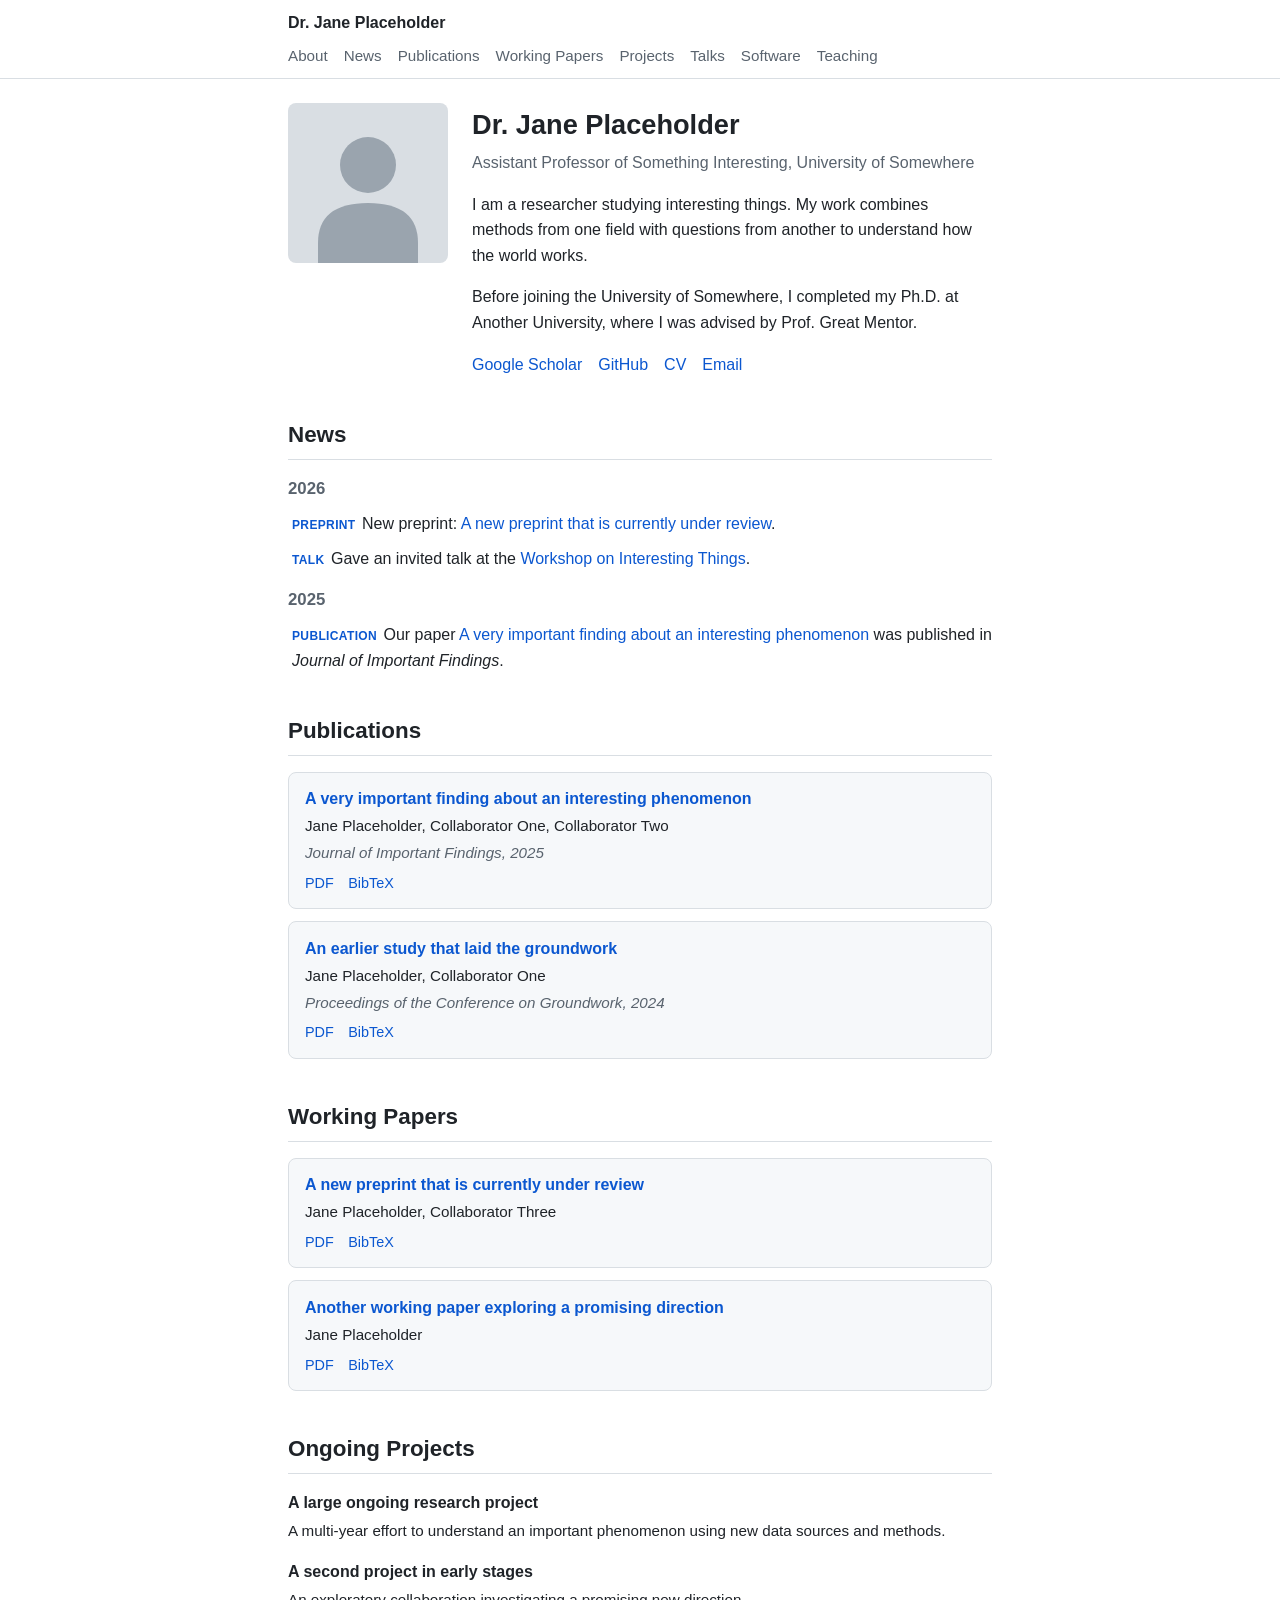
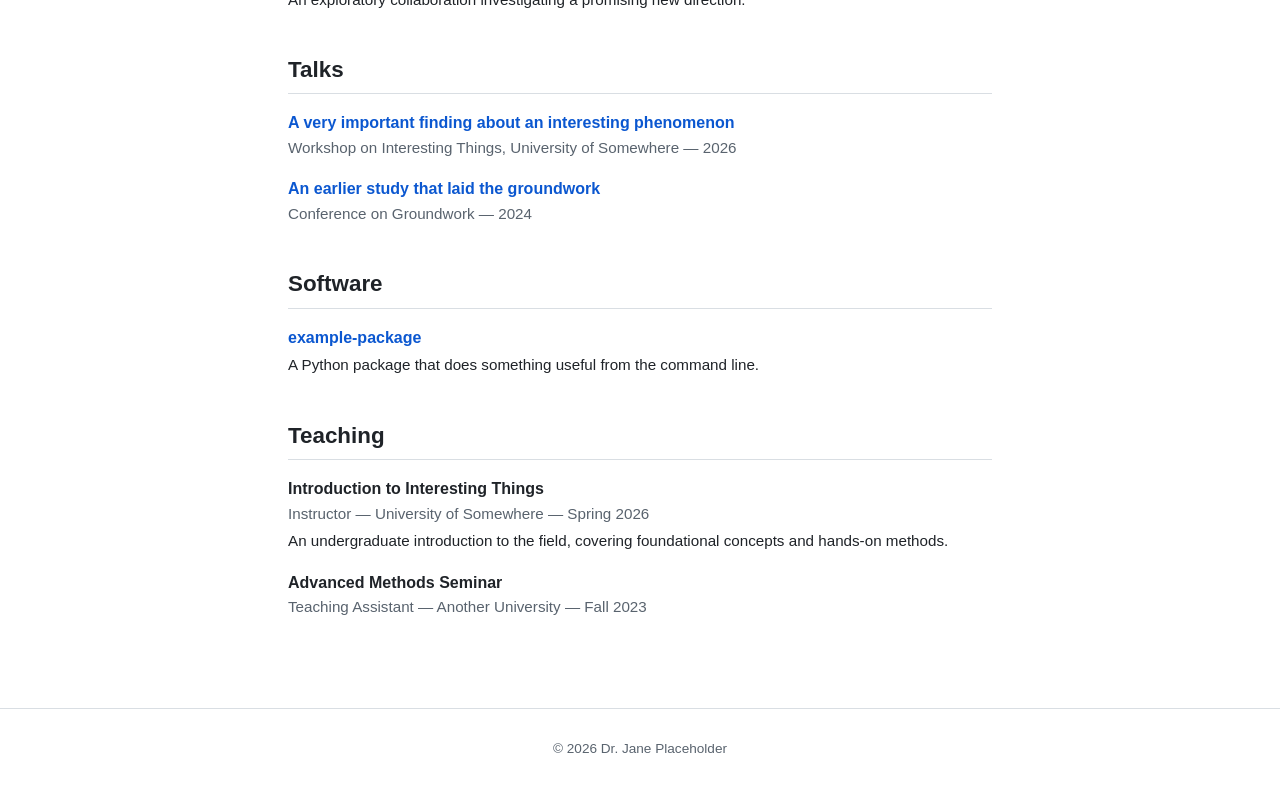
==== index.html @ 59c76d07 "Initial commit" ====
<!DOCTYPE html>
<html lang="en">
<head>
  <meta charset="UTF-8" />
  <meta name="viewport" content="width=device-width, initial-scale=1.0" />
  <!-- The page title is also set from data/profile.json at load time -->
  <title>Academic Website</title>
  <meta name="description" content="Personal academic website" />
  <link rel="stylesheet" href="./css/styles.css" />
</head>
<body>
  <header class="site-header">
    <nav class="site-nav" aria-label="Main navigation">
      <a class="nav-name" href="#top" id="nav-name"></a>
      <button class="nav-toggle" aria-label="Toggle navigation" aria-expanded="false">&#9776;</button>
      <ul class="nav-links">
        <li><a href="#about">About</a></li>
        <li><a href="#news">News</a></li>
        <li><a href="#publications">Publications</a></li>
        <li><a href="#working-papers">Working Papers</a></li>
        <li><a href="#projects">Projects</a></li>
        <li><a href="#talks">Talks</a></li>
        <li><a href="#software">Software</a></li>
        <li><a href="#teaching">Teaching</a></li>
      </ul>
    </nav>
  </header>

  <main id="top">
    <!-- Every section below is rendered from a data/*.json file by its js/*.js module.
         Do not hardcode content here: edit the JSON files instead.
         A section with no data (missing/empty JSON) hides itself automatically. -->

    <section id="about" class="section profile-section">
      <div id="profile-container"></div>
    </section>

    <section id="news" class="section" hidden>
      <h2>News</h2>
      <div id="news-container"></div>
    </section>

    <section id="publications" class="section" hidden>
      <h2>Publications</h2>
      <div id="publications-container"></div>
    </section>

    <section id="working-papers" class="section" hidden>
      <h2>Working Papers</h2>
      <div id="working-papers-container"></div>
    </section>

    <section id="projects" class="section" hidden>
      <h2>Ongoing Projects</h2>
      <div id="projects-container"></div>
    </section>

    <section id="talks" class="section" hidden>
      <h2>Talks</h2>
      <div id="talks-container"></div>
    </section>

    <section id="software" class="section" hidden>
      <h2>Software</h2>
      <div id="software-container"></div>
    </section>

    <section id="teaching" class="section" hidden>
      <h2>Teaching</h2>
      <div id="teaching-container"></div>
    </section>
  </main>

  <footer class="site-footer">
    <p id="footer-text"></p>
  </footer>

  <script src="./js/utils.js"></script>
  <script src="./js/profile.js"></script>
  <script src="./js/news.js"></script>
  <script src="./js/publications.js"></script>
  <script src="./js/working_papers.js"></script>
  <script src="./js/ongoing_projects.js"></script>
  <script src="./js/talks.js"></script>
  <script src="./js/software.js"></script>
  <script src="./js/teaching.js"></script>
</body>
</html>
---- css/styles.css ----
/* ==========================================================================
   Minimal, presentable defaults for the academic website template.
   The setup-site skill is expected to restyle this file from the user's
   design references — treat everything here as a starting point.
   ========================================================================== */

:root {
  --color-text: #1f2328;
  --color-text-muted: #59636e;
  --color-accent: #0b57d0;
  --color-bg: #ffffff;
  --color-bg-subtle: #f6f8fa;
  --color-border: #d9dee3;
  --max-width: 46rem;
  --font-body: -apple-system, BlinkMacSystemFont, "Segoe UI", Roboto,
    "Helvetica Neue", Arial, sans-serif;
}

@media (prefers-color-scheme: dark) {
  :root {
    --color-text: #e6edf3;
    --color-text-muted: #9198a1;
    --color-accent: #6ea8fe;
    --color-bg: #0d1117;
    --color-bg-subtle: #161b22;
    --color-border: #30363d;
  }
}

* {
  box-sizing: border-box;
}

body {
  margin: 0;
  font-family: var(--font-body);
  font-size: 1rem;
  line-height: 1.6;
  color: var(--color-text);
  background: var(--color-bg);
}

a {
  color: var(--color-accent);
  text-decoration: none;
}

a:hover {
  text-decoration: underline;
}

h2 {
  font-size: 1.4rem;
  border-bottom: 1px solid var(--color-border);
  padding-bottom: 0.35rem;
  margin: 0 0 1rem;
}

img {
  max-width: 100%;
}

/* --- Header / nav ------------------------------------------------------- */

.site-header {
  position: sticky;
  top: 0;
  background: var(--color-bg);
  border-bottom: 1px solid var(--color-border);
  z-index: 10;
}

.site-nav {
  max-width: var(--max-width);
  margin: 0 auto;
  padding: 0.6rem 1rem;
  display: flex;
  align-items: center;
  flex-wrap: wrap;
  gap: 0.5rem 1rem;
}

.nav-name {
  font-weight: 700;
  color: var(--color-text);
  margin-right: auto;
}

.nav-toggle {
  display: none;
  background: none;
  border: 1px solid var(--color-border);
  border-radius: 4px;
  color: var(--color-text);
  font-size: 1.1rem;
  padding: 0.15rem 0.5rem;
  cursor: pointer;
}

.nav-links {
  list-style: none;
  display: flex;
  flex-wrap: wrap;
  gap: 0.25rem 1rem;
  margin: 0;
  padding: 0;
}

.nav-links a {
  color: var(--color-text-muted);
  font-size: 0.95rem;
}

.nav-links a:hover {
  color: var(--color-accent);
  text-decoration: none;
}

@media (max-width: 700px) {
  .nav-toggle {
    display: block;
  }

  .nav-links {
    display: none;
    flex-basis: 100%;
    flex-direction: column;
    gap: 0.4rem;
    padding: 0.5rem 0;
  }

  .site-nav.nav-open .nav-links {
    display: flex;
  }
}

/* --- Layout ------------------------------------------------------------- */

main {
  max-width: var(--max-width);
  margin: 0 auto;
  padding: 1.5rem 1rem 3rem;
}

.section {
  margin-bottom: 2.5rem;
  scroll-margin-top: 4rem;
}

/* --- Profile ------------------------------------------------------------ */

.profile {
  display: flex;
  gap: 1.5rem;
  align-items: flex-start;
  flex-wrap: wrap;
}

.profile-photo {
  width: 160px;
  height: 160px;
  object-fit: cover;
  border-radius: 8px;
  flex-shrink: 0;
}

.profile-body {
  flex: 1;
  min-width: 15rem;
}

.profile-body h1 {
  margin: 0 0 0.2rem;
  font-size: 1.7rem;
}

.profile-role {
  color: var(--color-text-muted);
  margin: 0 0 0.75rem;
}

.profile-links {
  list-style: none;
  display: flex;
  flex-wrap: wrap;
  gap: 0.3rem 1rem;
  margin: 0.75rem 0 0;
  padding: 0;
}

/* --- News ---------------------------------------------------------------- */

.news-year h3 {
  margin: 1rem 0 0.5rem;
  font-size: 1.05rem;
  color: var(--color-text-muted);
}

.news-year:first-child h3 {
  margin-top: 0;
}

.news-list {
  list-style: none;
  margin: 0;
  padding: 0;
}

.news-list li {
  margin-bottom: 0.6rem;
  padding-left: 0.25rem;
}

.news-type {
  display: inline-block;
  font-size: 0.75rem;
  font-weight: 600;
  text-transform: uppercase;
  letter-spacing: 0.03em;
  color: var(--color-accent);
  margin-right: 0.4rem;
}

/* --- Papers (publications + working papers) ------------------------------ */

.paper {
  padding: 0.85rem 1rem;
  margin-bottom: 0.75rem;
  background: var(--color-bg-subtle);
  border: 1px solid var(--color-border);
  border-radius: 8px;
}

.paper-title {
  font-weight: 600;
  margin: 0 0 0.15rem;
}

.paper-authors {
  margin: 0 0 0.15rem;
  font-size: 0.95rem;
}

.paper-venue {
  margin: 0;
  font-size: 0.95rem;
  color: var(--color-text-muted);
  font-style: italic;
}

.paper-links {
  margin: 0.4rem 0 0;
  font-size: 0.9rem;
  display: flex;
  gap: 0.9rem;
  flex-wrap: wrap;
}

/* --- Generic item lists (talks, software, projects, teaching) ------------ */

.item {
  margin-bottom: 1rem;
}

.item-title {
  font-weight: 600;
  margin: 0;
}

.item-meta {
  margin: 0;
  font-size: 0.95rem;
  color: var(--color-text-muted);
}

.item-description {
  margin: 0.2rem 0 0;
  font-size: 0.95rem;
}

/* --- Footer --------------------------------------------------------------- */

.site-footer {
  border-top: 1px solid var(--color-border);
  padding: 1rem;
  text-align: center;
  font-size: 0.85rem;
  color: var(--color-text-muted);
}
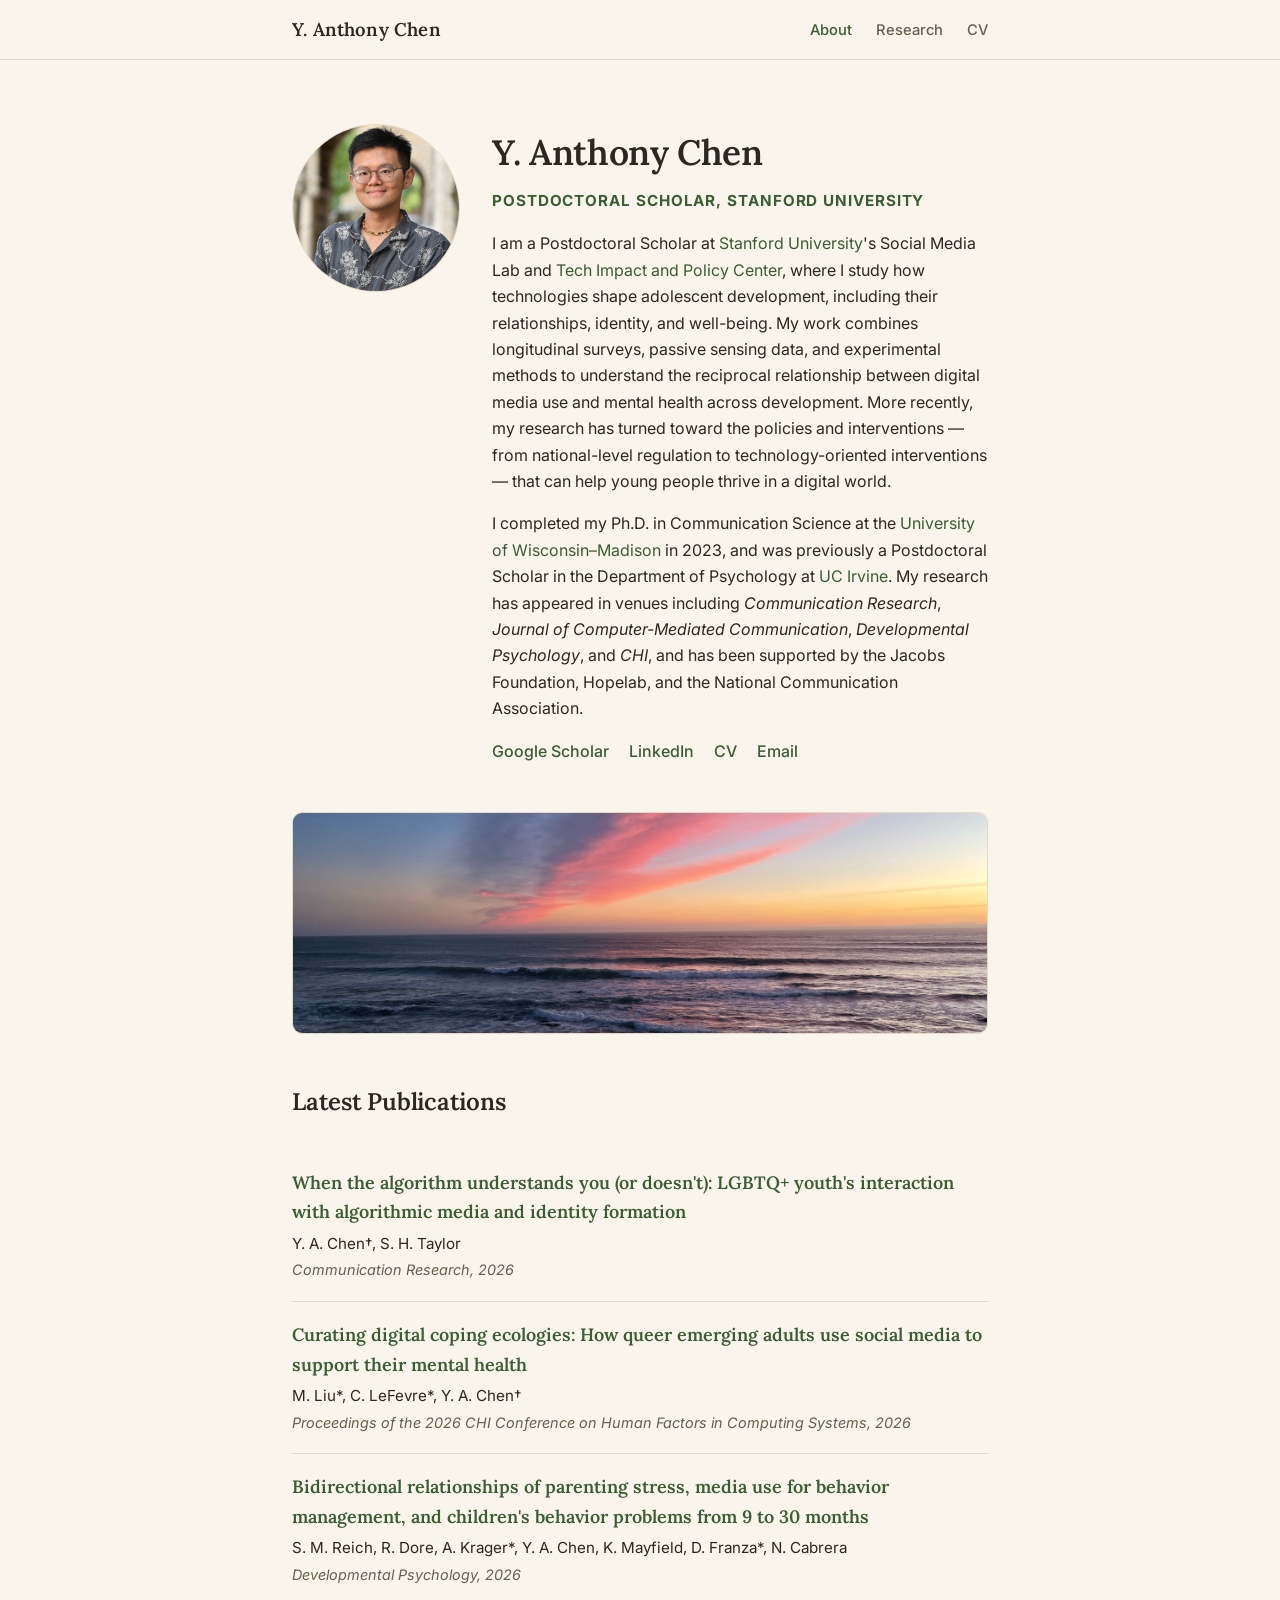
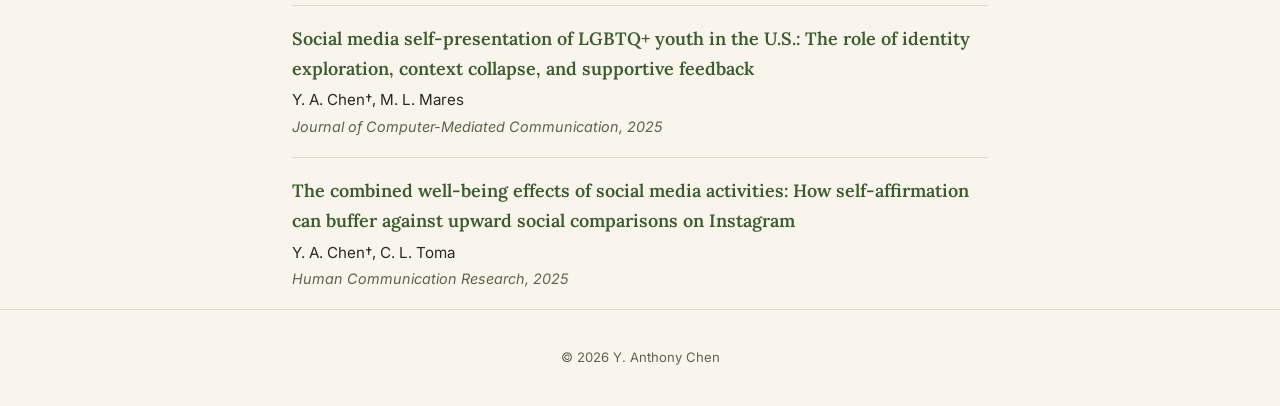
==== commit 171b13ef: "Redesign site with real content: beige/sage theme, two-page layout, full CV data Replace the placeho" ====
--- a/index.html
+++ b/index.html
@@ -4,70 +4,40 @@
   <meta charset="UTF-8" />
   <meta name="viewport" content="width=device-width, initial-scale=1.0" />
   <!-- The page title is also set from data/profile.json at load time -->
-  <title>Academic Website</title>
+  <title>About</title>
   <meta name="description" content="Personal academic website" />
+  <link rel="preconnect" href="https://fonts.googleapis.com" />
+  <link rel="preconnect" href="https://fonts.gstatic.com" crossorigin />
+  <link
+    href="https://fonts.googleapis.com/css2?family=Inter:wght@400;500;600;700&family=Lora:ital,wght@0,500;0,600;0,700;1,500&display=swap"
+    rel="stylesheet"
+  />
   <link rel="stylesheet" href="./css/styles.css" />
 </head>
 <body>
   <header class="site-header">
     <nav class="site-nav" aria-label="Main navigation">
-      <a class="nav-name" href="#top" id="nav-name"></a>
+      <a class="nav-name" href="./index.html" id="nav-name"></a>
       <button class="nav-toggle" aria-label="Toggle navigation" aria-expanded="false">&#9776;</button>
       <ul class="nav-links">
-        <li><a href="#about">About</a></li>
-        <li><a href="#news">News</a></li>
-        <li><a href="#publications">Publications</a></li>
-        <li><a href="#working-papers">Working Papers</a></li>
-        <li><a href="#projects">Projects</a></li>
-        <li><a href="#talks">Talks</a></li>
-        <li><a href="#software">Software</a></li>
-        <li><a href="#teaching">Teaching</a></li>
+        <li><a href="./index.html" aria-current="page">About</a></li>
+        <li><a href="./research.html">Research</a></li>
+        <li id="nav-cv-item" hidden><a id="nav-cv" href="#" target="_blank" rel="noopener">CV</a></li>
       </ul>
     </nav>
   </header>
 
-  <main id="top">
-    <!-- Every section below is rendered from a data/*.json file by its js/*.js module.
-         Do not hardcode content here: edit the JSON files instead.
-         A section with no data (missing/empty JSON) hides itself automatically. -->
-
+  <main id="top" class="main-about">
+    <!-- Rendered from data/*.json by the matching js/*.js module. Edit those files, not this markup. -->
     <section id="about" class="section profile-section">
       <div id="profile-container"></div>
-    </section>
 
-    <section id="news" class="section" hidden>
-      <h2>News</h2>
-      <div id="news-container"></div>
-    </section>
+      <div id="scenery-divider" class="scenery-divider" hidden></div>
 
-    <section id="publications" class="section" hidden>
-      <h2>Publications</h2>
-      <div id="publications-container"></div>
-    </section>
-
-    <section id="working-papers" class="section" hidden>
-      <h2>Working Papers</h2>
-      <div id="working-papers-container"></div>
-    </section>
-
-    <section id="projects" class="section" hidden>
-      <h2>Ongoing Projects</h2>
-      <div id="projects-container"></div>
-    </section>
-
-    <section id="talks" class="section" hidden>
-      <h2>Talks</h2>
-      <div id="talks-container"></div>
-    </section>
-
-    <section id="software" class="section" hidden>
-      <h2>Software</h2>
-      <div id="software-container"></div>
-    </section>
-
-    <section id="teaching" class="section" hidden>
-      <h2>Teaching</h2>
-      <div id="teaching-container"></div>
+      <section id="latest-publications" class="about-subsection" hidden>
+        <h2 class="section-headline">Latest Publications</h2>
+        <div id="latest-publications-container"></div>
+      </section>
     </section>
   </main>
 
@@ -76,13 +46,9 @@
   </footer>
 
   <script src="./js/utils.js"></script>
+  <script src="./js/site.js"></script>
   <script src="./js/profile.js"></script>
-  <script src="./js/news.js"></script>
-  <script src="./js/publications.js"></script>
-  <script src="./js/working_papers.js"></script>
-  <script src="./js/ongoing_projects.js"></script>
-  <script src="./js/talks.js"></script>
-  <script src="./js/software.js"></script>
-  <script src="./js/teaching.js"></script>
+  <script src="./js/latest_publications.js"></script>
+  <script src="./js/scenery.js"></script>
 </body>
 </html>
--- a/css/styles.css
+++ b/css/styles.css
@@ -1,29 +1,34 @@
 /* ==========================================================================
-   Minimal, presentable defaults for the academic website template.
-   The setup-site skill is expected to restyle this file from the user's
-   design references — treat everything here as a starting point.
+   Warm, airy academic theme: cream/beige background, sage accent,
+   all-sans typography. Inspired by minimal academic portfolio sites —
+   generous whitespace, quiet dividers instead of heavy boxes.
    ========================================================================== */
 
 :root {
-  --color-text: #1f2328;
-  --color-text-muted: #59636e;
-  --color-accent: #0b57d0;
-  --color-bg: #ffffff;
-  --color-bg-subtle: #f6f8fa;
-  --color-border: #d9dee3;
+  --color-text: #2b2823;
+  --color-text-muted: #675e4e;
+  --color-accent: #4f7942;
+  --color-accent-dark: #3c5c32;
+  --color-bg: #faf5ec;
+  --color-bg-alt: #f1e8d8;
+  --color-card: #fffcf6;
+  --color-border: #e4d9c4;
   --max-width: 46rem;
-  --font-body: -apple-system, BlinkMacSystemFont, "Segoe UI", Roboto,
+  --font-body: "Inter", -apple-system, BlinkMacSystemFont, "Segoe UI", Roboto,
     "Helvetica Neue", Arial, sans-serif;
+  --font-heading: "Lora", Georgia, "Times New Roman", serif;
 }
 
 @media (prefers-color-scheme: dark) {
   :root {
-    --color-text: #e6edf3;
-    --color-text-muted: #9198a1;
-    --color-accent: #6ea8fe;
-    --color-bg: #0d1117;
-    --color-bg-subtle: #161b22;
-    --color-border: #30363d;
+    --color-text: #ede6d8;
+    --color-text-muted: #c2b89f;
+    --color-accent: #8fc17e;
+    --color-accent-dark: #a9d69a;
+    --color-bg: #211f1a;
+    --color-bg-alt: #2b2822;
+    --color-card: #2b2822;
+    --color-border: #3d392f;
   }
 }
 
@@ -31,29 +36,72 @@
   box-sizing: border-box;
 }
 
+html {
+  scroll-behavior: smooth;
+}
+
 body {
   margin: 0;
+  overflow-x: hidden;
   font-family: var(--font-body);
   font-size: 1rem;
-  line-height: 1.6;
+  line-height: 1.65;
   color: var(--color-text);
   background: var(--color-bg);
+  -webkit-font-smoothing: antialiased;
 }
 
 a {
-  color: var(--color-accent);
+  color: var(--color-accent-dark);
   text-decoration: none;
 }
 
 a:hover {
   text-decoration: underline;
+  text-decoration-color: var(--color-accent);
 }
 
 h2 {
-  font-size: 1.4rem;
+  font-size: 0.8rem;
+  font-weight: 700;
+  text-transform: uppercase;
+  letter-spacing: 0.14em;
+  color: var(--color-accent-dark);
   border-bottom: 1px solid var(--color-border);
-  padding-bottom: 0.35rem;
-  margin: 0 0 1rem;
+  padding-bottom: 0.6rem;
+  margin: 0 0 1.5rem;
+}
+
+h2.section-headline {
+  font-family: var(--font-heading);
+  font-size: 1.5rem;
+  font-weight: 600;
+  text-transform: none;
+  letter-spacing: -0.01em;
+  color: var(--color-text);
+  border-bottom: none;
+  padding-bottom: 0;
+  margin: 0 0 1.75rem;
+}
+
+.subsection {
+  margin-bottom: 2.25rem;
+  scroll-margin-top: 4.5rem;
+}
+
+.subsection:last-child {
+  margin-bottom: 0;
+}
+
+.subsection h3 {
+  font-size: 0.8rem;
+  font-weight: 700;
+  text-transform: uppercase;
+  letter-spacing: 0.14em;
+  color: var(--color-accent-dark);
+  border-bottom: 1px solid var(--color-border);
+  padding-bottom: 0.6rem;
+  margin: 0 0 1.25rem;
 }
 
 img {
@@ -73,7 +121,7 @@
 .site-nav {
   max-width: var(--max-width);
   margin: 0 auto;
-  padding: 0.6rem 1rem;
+  padding: 0.9rem 1.25rem;
   display: flex;
   align-items: center;
   flex-wrap: wrap;
@@ -81,9 +129,17 @@
 }
 
 .nav-name {
-  font-weight: 700;
+  font-family: var(--font-heading);
+  font-weight: 600;
+  font-size: 1.15rem;
+  letter-spacing: 0.01em;
   color: var(--color-text);
   margin-right: auto;
+}
+
+.nav-name:hover {
+  text-decoration: none;
+  color: var(--color-accent-dark);
 }
 
 .nav-toggle {
@@ -100,20 +156,26 @@
 .nav-links {
   list-style: none;
   display: flex;
+  align-items: center;
   flex-wrap: wrap;
-  gap: 0.25rem 1rem;
+  gap: 0.25rem 1.5rem;
   margin: 0;
   padding: 0;
 }
 
 .nav-links a {
   color: var(--color-text-muted);
-  font-size: 0.95rem;
+  font-size: 0.92rem;
+  font-weight: 500;
 }
 
 .nav-links a:hover {
-  color: var(--color-accent);
+  color: var(--color-accent-dark);
   text-decoration: none;
+}
+
+.nav-links a[aria-current="page"] {
+  color: var(--color-accent-dark);
 }
 
 @media (max-width: 700px) {
@@ -125,7 +187,8 @@
     display: none;
     flex-basis: 100%;
     flex-direction: column;
-    gap: 0.4rem;
+    align-items: flex-start;
+    gap: 0.5rem;
     padding: 0.5rem 0;
   }
 
@@ -139,29 +202,44 @@
 main {
   max-width: var(--max-width);
   margin: 0 auto;
-  padding: 1.5rem 1rem 3rem;
+  padding: 3rem 1.25rem 4rem;
+}
+
+.main-about {
+  min-height: calc(100vh - 8rem);
+  display: flex;
+  flex-direction: column;
+  align-items: center;
+  padding-top: 4rem;
+  padding-bottom: 0;
+}
+
+.main-about #about {
+  margin-bottom: 0;
+  width: 100%;
 }
 
 .section {
-  margin-bottom: 2.5rem;
-  scroll-margin-top: 4rem;
+  margin-bottom: 3.5rem;
+  scroll-margin-top: 4.5rem;
 }
 
 /* --- Profile ------------------------------------------------------------ */
 
 .profile {
   display: flex;
-  gap: 1.5rem;
+  gap: 2rem;
   align-items: flex-start;
   flex-wrap: wrap;
 }
 
 .profile-photo {
-  width: 160px;
-  height: 160px;
+  width: 168px;
+  height: 168px;
   object-fit: cover;
-  border-radius: 8px;
+  border-radius: 50%;
   flex-shrink: 0;
+  border: 1px solid var(--color-border);
 }
 
 .profile-body {
@@ -170,29 +248,156 @@
 }
 
 .profile-body h1 {
-  margin: 0 0 0.2rem;
-  font-size: 1.7rem;
+  font-family: var(--font-heading);
+  margin: 0 0 0.35rem;
+  font-size: 2.2rem;
+  font-weight: 600;
+  letter-spacing: -0.01em;
 }
 
 .profile-role {
-  color: var(--color-text-muted);
-  margin: 0 0 0.75rem;
+  color: var(--color-accent-dark);
+  font-weight: 700;
+  font-size: 0.95rem;
+  text-transform: uppercase;
+  letter-spacing: 0.06em;
+  margin: 0 0 1.1rem;
+}
+
+.profile-bio {
+  color: var(--color-text);
 }
 
 .profile-links {
   list-style: none;
   display: flex;
   flex-wrap: wrap;
-  gap: 0.3rem 1rem;
-  margin: 0.75rem 0 0;
+  gap: 0.4rem 1.25rem;
+  margin: 1rem 0 0;
   padding: 0;
 }
 
+.profile-links a {
+  color: var(--color-accent-dark);
+  font-weight: 500;
+}
+
+/* --- About page: divider + Latest Publications ---------------------------- */
+
+.about-subsection {
+  margin-top: 3rem;
+}
+
+.scenery-divider {
+  margin: 3rem 0;
+  border-radius: 10px;
+  overflow: hidden;
+  border: 1px solid var(--color-border);
+}
+
+.scenery-divider-img {
+  display: block;
+  width: 100%;
+  height: 220px;
+  object-fit: cover;
+}
+
+@media (max-width: 500px) {
+  .scenery-divider-img {
+    height: 150px;
+  }
+}
+
+/* --- Research page: small circular accent photos beside headings ---------- */
+/* Sits next to the heading only (never beside body text), so list/card
+   alignment below is never affected. */
+
+.section-heading-row {
+  display: flex;
+  align-items: center;
+  justify-content: space-between;
+  gap: 1rem;
+}
+
+.section-heading-row h2 {
+  margin-bottom: 0;
+}
+
+.section-heading-row {
+  margin-bottom: 1.5rem;
+}
+
+.accent-photo-circle img {
+  display: block;
+  width: 6.5rem;
+  height: 6.5rem;
+  object-fit: cover;
+  border-radius: 50%;
+  border: 1px solid var(--color-border);
+}
+
+/* --- Research page: in-page sub-nav ---------------------------------------- */
+
+.page-subnav {
+  display: flex;
+  flex-wrap: wrap;
+  gap: 0.5rem 1.5rem;
+  margin: -0.75rem 0 2.25rem;
+  padding-bottom: 1.25rem;
+  border-bottom: 1px solid var(--color-border);
+}
+
+.page-subnav a {
+  font-size: 0.85rem;
+  font-weight: 600;
+  color: var(--color-text-muted);
+}
+
+.page-subnav a:hover {
+  color: var(--color-accent-dark);
+  text-decoration: none;
+}
+
+/* --- Conference presentations & awards: photo grid -------------------------- */
+/* Uniform grid, square cells via aspect-ratio + object-fit: cover — every row
+   and column edge lines up, regardless of each photo's original dimensions. */
+
+.presentations-collage {
+  display: grid;
+  grid-template-columns: repeat(2, 1fr);
+  gap: 0.75rem;
+}
+
+.presentations-collage img {
+  display: block;
+  width: 100%;
+  aspect-ratio: 1 / 1;
+  object-fit: cover;
+  object-position: top;
+  border-radius: 8px;
+  border: 1px solid var(--color-border);
+}
+
+@media (min-width: 480px) {
+  .presentations-collage {
+    grid-template-columns: repeat(3, 1fr);
+  }
+}
+
+@media (min-width: 700px) {
+  .presentations-collage {
+    grid-template-columns: repeat(4, 1fr);
+  }
+}
+
 /* --- News ---------------------------------------------------------------- */
 
 .news-year h3 {
-  margin: 1rem 0 0.5rem;
-  font-size: 1.05rem;
+  margin: 1.25rem 0 0.6rem;
+  font-size: 0.85rem;
+  font-weight: 700;
+  text-transform: uppercase;
+  letter-spacing: 0.08em;
   color: var(--color-text-muted);
 }
 
@@ -207,7 +412,7 @@
 }
 
 .news-list li {
-  margin-bottom: 0.6rem;
+  margin-bottom: 0.7rem;
   padding-left: 0.25rem;
 }
 
@@ -217,64 +422,112 @@
   font-weight: 600;
   text-transform: uppercase;
   letter-spacing: 0.03em;
-  color: var(--color-accent);
+  color: var(--color-accent-dark);
   margin-right: 0.4rem;
 }
 
 /* --- Papers (publications + working papers) ------------------------------ */
 
 .paper {
-  padding: 0.85rem 1rem;
-  margin-bottom: 0.75rem;
-  background: var(--color-bg-subtle);
+  display: flex;
+  gap: 1.25rem;
+  align-items: flex-start;
+  padding: 1.15rem 0;
+  border-bottom: 1px solid var(--color-border);
+}
+
+.paper:last-child {
+  border-bottom: none;
+}
+
+.paper-thumb {
+  width: 96px;
+  height: 96px;
+  object-fit: cover;
+  border-radius: 8px;
+  flex-shrink: 0;
   border: 1px solid var(--color-border);
-  border-radius: 8px;
+}
+
+.paper-body {
+  flex: 1;
+  min-width: 0;
+}
+
+@media (max-width: 500px) {
+  .paper {
+    flex-direction: column;
+  }
+
+  .paper-thumb {
+    width: 100%;
+    height: auto;
+    max-height: 180px;
+  }
 }
 
 .paper-title {
-  font-weight: 600;
-  margin: 0 0 0.15rem;
+  font-family: var(--font-heading);
+  font-weight: 600;
+  font-size: 1.12rem;
+  margin: 0 0 0.25rem;
 }
 
 .paper-authors {
   margin: 0 0 0.15rem;
   font-size: 0.95rem;
+  color: var(--color-text);
 }
 
 .paper-venue {
   margin: 0;
-  font-size: 0.95rem;
+  font-size: 0.9rem;
+  font-style: italic;
   color: var(--color-text-muted);
-  font-style: italic;
 }
 
 .paper-links {
-  margin: 0.4rem 0 0;
+  margin: 0.5rem 0 0;
+  font-size: 0.88rem;
+  display: flex;
+  gap: 1rem;
+  flex-wrap: wrap;
+}
+
+.paper-links a {
+  color: var(--color-accent-dark);
+  font-weight: 500;
+  text-transform: uppercase;
+  letter-spacing: 0.04em;
+  font-size: 0.78rem;
+}
+
+/* --- Generic item lists (talks, software, projects, teaching) ------------ */
+
+.item {
+  padding: 1rem 0;
+  border-bottom: 1px solid var(--color-border);
+}
+
+.item:last-child {
+  border-bottom: none;
+}
+
+.item-title {
+  font-family: var(--font-heading);
+  font-weight: 600;
+  font-size: 1.12rem;
+  margin: 0;
+}
+
+.item-meta {
+  margin: 0.15rem 0 0;
   font-size: 0.9rem;
-  display: flex;
-  gap: 0.9rem;
-  flex-wrap: wrap;
-}
-
-/* --- Generic item lists (talks, software, projects, teaching) ------------ */
-
-.item {
-  margin-bottom: 1rem;
-}
-
-.item-title {
-  font-weight: 600;
-  margin: 0;
-}
-
-.item-meta {
-  margin: 0;
-  font-size: 0.95rem;
   color: var(--color-text-muted);
 }
 
 .item-description {
-  margin: 0.2rem 0 0;
+  margin: 0.35rem 0 0;
   font-size: 0.95rem;
 }
 
@@ -282,8 +535,8 @@
 
 .site-footer {
   border-top: 1px solid var(--color-border);
-  padding: 1rem;
+  padding: 1.5rem 1rem;
   text-align: center;
-  font-size: 0.85rem;
+  font-size: 0.82rem;
   color: var(--color-text-muted);
 }
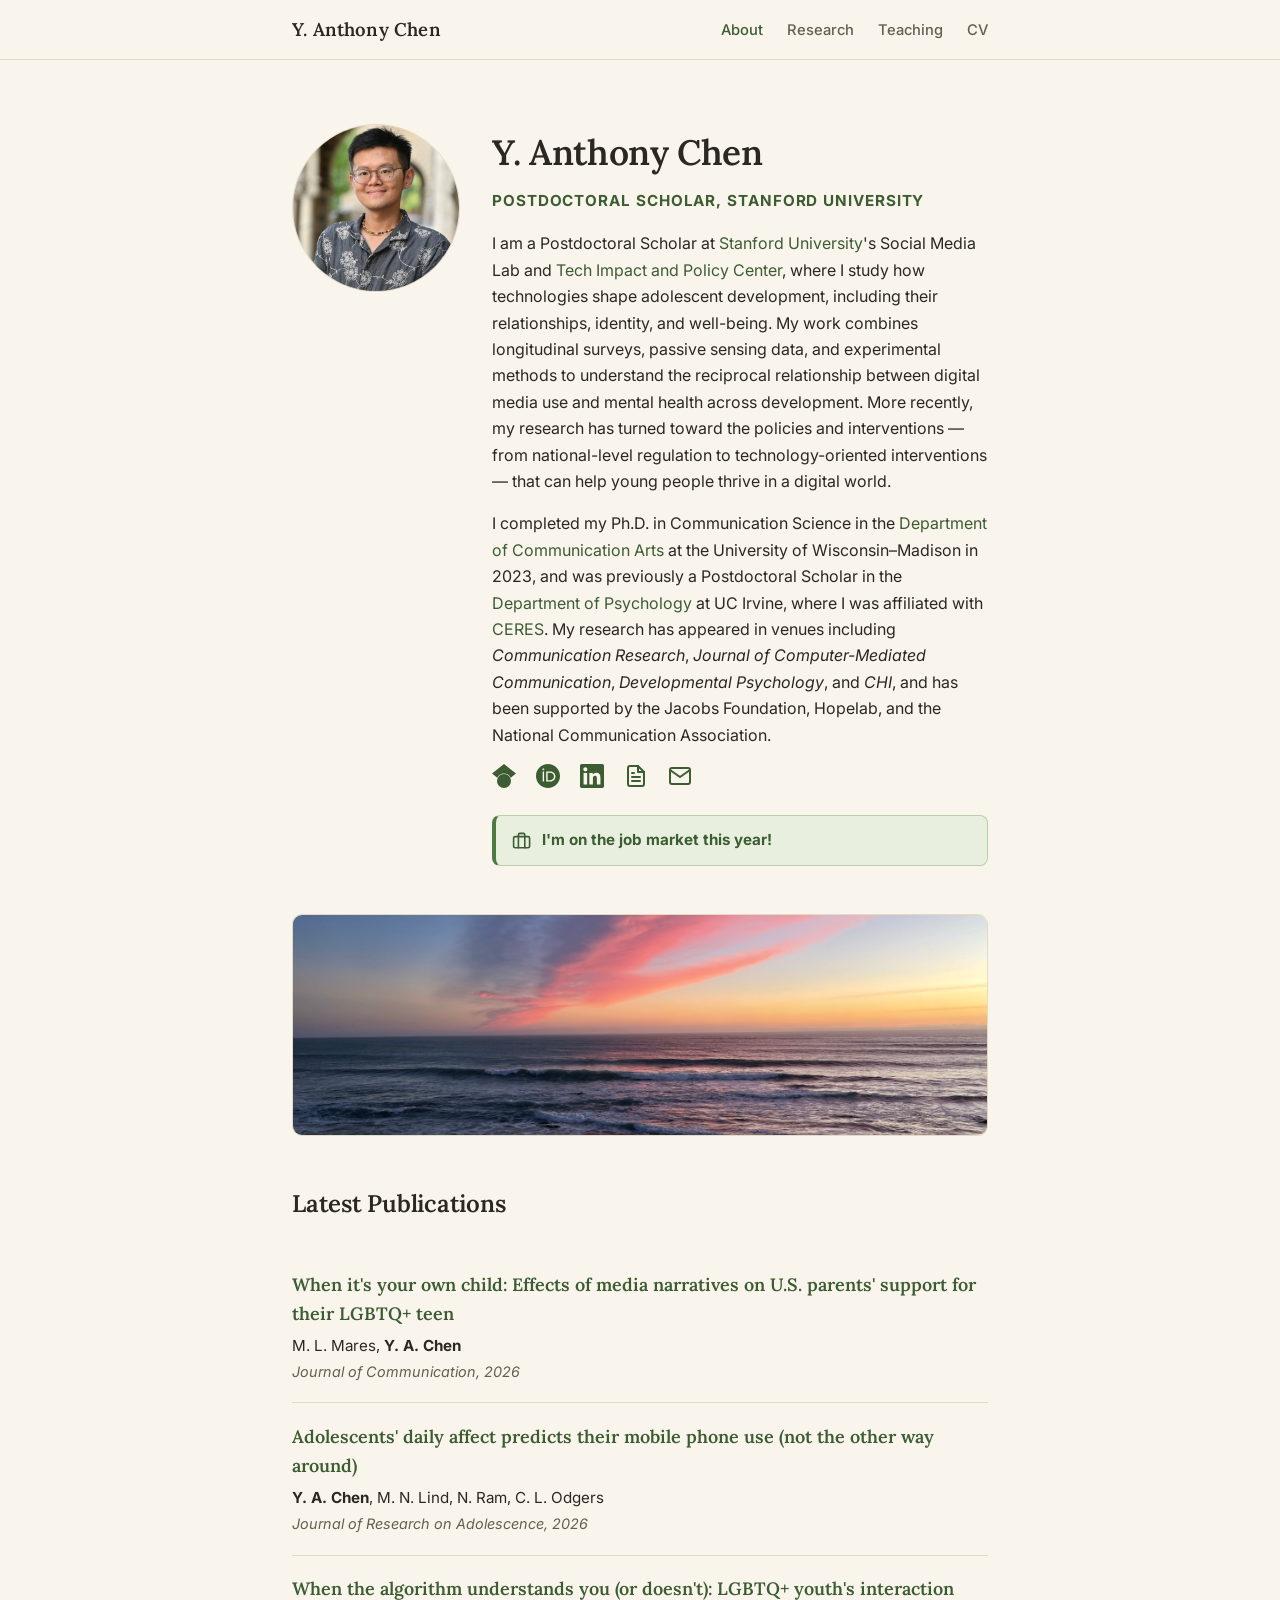
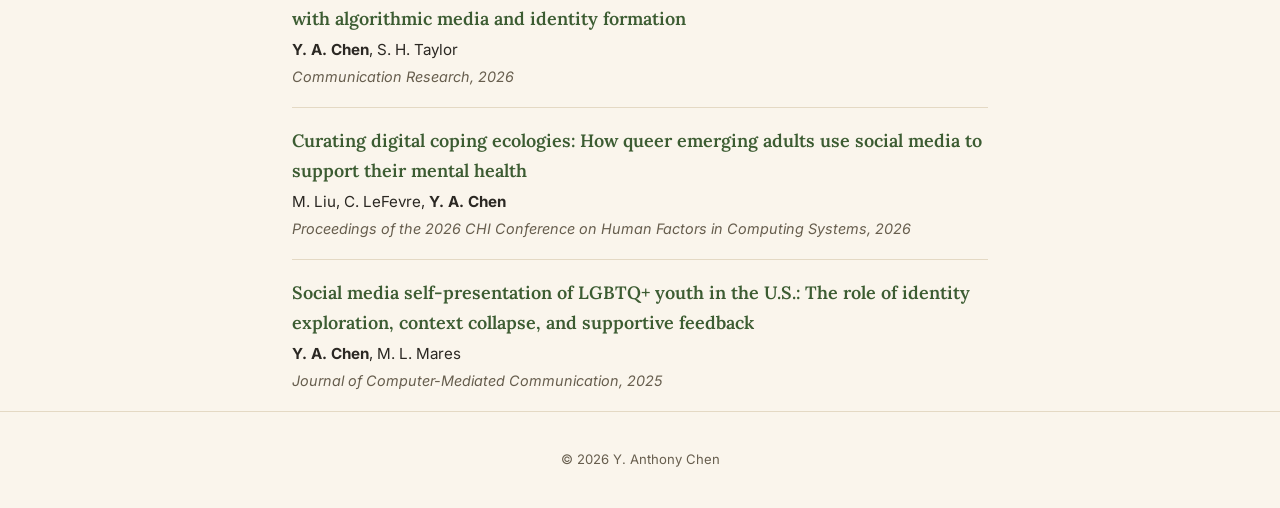
==== commit d2d4a3c5: "Add Teaching page with course icon cards and guest lectures Co-Authored-By: Claude Opus 5.5 <noreply" ====
--- a/index.html
+++ b/index.html
@@ -22,6 +22,7 @@
       <ul class="nav-links">
         <li><a href="./index.html" aria-current="page">About</a></li>
         <li><a href="./research.html">Research</a></li>
+        <li><a href="./teaching.html">Teaching</a></li>
         <li id="nav-cv-item" hidden><a id="nav-cv" href="#" target="_blank" rel="noopener">CV</a></li>
       </ul>
     </nav>
--- a/css/styles.css
+++ b/css/styles.css
@@ -13,6 +13,8 @@
   --color-bg-alt: #f1e8d8;
   --color-card: #fffcf6;
   --color-border: #e4d9c4;
+  --color-note-bg: #e8efdf;
+  --color-note-border: #b9cfa9;
   --max-width: 46rem;
   --font-body: "Inter", -apple-system, BlinkMacSystemFont, "Segoe UI", Roboto,
     "Helvetica Neue", Arial, sans-serif;
@@ -29,6 +31,8 @@
     --color-bg-alt: #2b2822;
     --color-card: #2b2822;
     --color-border: #3d392f;
+    --color-note-bg: #2a3325;
+    --color-note-border: #45573b;
   }
 }
 
@@ -272,6 +276,7 @@
   list-style: none;
   display: flex;
   flex-wrap: wrap;
+  align-items: center;
   gap: 0.4rem 1.25rem;
   margin: 1rem 0 0;
   padding: 0;
@@ -280,6 +285,48 @@
 .profile-links a {
   color: var(--color-accent-dark);
   font-weight: 500;
+}
+
+.profile-icon-link {
+  display: inline-flex;
+  transition: color 0.15s ease, transform 0.15s ease;
+}
+
+.profile-icon-link:hover,
+.profile-icon-link:focus-visible {
+  color: var(--color-accent);
+  transform: translateY(-1px);
+}
+
+.profile-icon-link svg {
+  width: 1.5rem;
+  height: 1.5rem;
+}
+
+.profile-note {
+  display: flex;
+  align-items: flex-start;
+  gap: 0.65rem;
+  margin: 1.25rem 0 0;
+  padding: 0.8rem 1rem;
+  background: var(--color-note-bg);
+  border: 1px solid var(--color-note-border);
+  border-left: 4px solid var(--color-accent);
+  border-radius: 8px;
+  font-size: 0.95rem;
+  line-height: 1.5;
+}
+
+.profile-note svg {
+  flex-shrink: 0;
+  width: 1.2rem;
+  height: 1.2rem;
+  margin-top: 0.1rem;
+  color: var(--color-accent-dark);
+}
+
+.profile-note strong {
+  color: var(--color-accent-dark);
 }
 
 /* --- About page: divider + Latest Publications ---------------------------- */
@@ -479,6 +526,10 @@
   color: var(--color-text);
 }
 
+.paper-self {
+  font-weight: 700;
+}
+
 .paper-venue {
   margin: 0;
   font-size: 0.9rem;
@@ -529,6 +580,114 @@
 .item-description {
   margin: 0.35rem 0 0;
   font-size: 0.95rem;
+}
+
+/* --- Teaching page: course cards ------------------------------------------ */
+
+.course-cards {
+  display: grid;
+  grid-template-columns: 1fr;
+  gap: 1rem;
+}
+
+/* Icon in a left column; title, institution and roles stack beside it. */
+.course-card {
+  display: grid;
+  grid-template-columns: auto 1fr;
+  column-gap: 1.25rem;
+  align-items: start;
+  background: var(--color-card);
+  border: 1px solid var(--color-border);
+  border-radius: 10px;
+  padding: 1.25rem 1.4rem 1.1rem;
+}
+
+.course-card > :not(.course-icon) {
+  grid-column: 2;
+}
+
+.course-card > .course-icon {
+  grid-column: 1;
+  grid-row: 1 / span 4;
+}
+
+.course-icon {
+  width: 4rem;
+  height: 4rem;
+  border-radius: 50%;
+  background: var(--color-note-bg);
+  border: 1px solid var(--color-note-border);
+  color: var(--color-accent-dark);
+  display: flex;
+  align-items: center;
+  justify-content: center;
+}
+
+.course-icon svg {
+  width: 2.5rem;
+  height: 2.5rem;
+}
+
+@media (max-width: 500px) {
+  .course-card {
+    column-gap: 0.9rem;
+    padding: 1.1rem 1rem 1rem;
+  }
+
+  .course-icon {
+    width: 3rem;
+    height: 3rem;
+  }
+
+  .course-icon svg {
+    width: 1.9rem;
+    height: 1.9rem;
+  }
+}
+
+/* Parts of the icons that pick up theme colors */
+.course-icon .icon-fill-bg {
+  fill: var(--color-note-bg);
+}
+
+.course-icon .icon-fill-accent {
+  fill: var(--color-accent);
+}
+
+.course-icon .icon-stroke-accent {
+  stroke: var(--color-accent);
+}
+
+.course-title {
+  font-family: var(--font-heading);
+  font-weight: 600;
+  font-size: 1.12rem;
+  line-height: 1.35;
+  margin: 0;
+}
+
+.course-roles {
+  list-style: none;
+  margin: 0.9rem 0 0;
+  padding: 0.75rem 0 0;
+  border-top: 1px solid var(--color-border);
+  font-size: 0.9rem;
+}
+
+.course-roles li {
+  display: flex;
+  justify-content: space-between;
+  gap: 1rem;
+  padding: 0.15rem 0;
+}
+
+.course-role {
+  font-weight: 600;
+}
+
+.course-term {
+  color: var(--color-text-muted);
+  text-align: right;
 }
 
 /* --- Footer --------------------------------------------------------------- */
